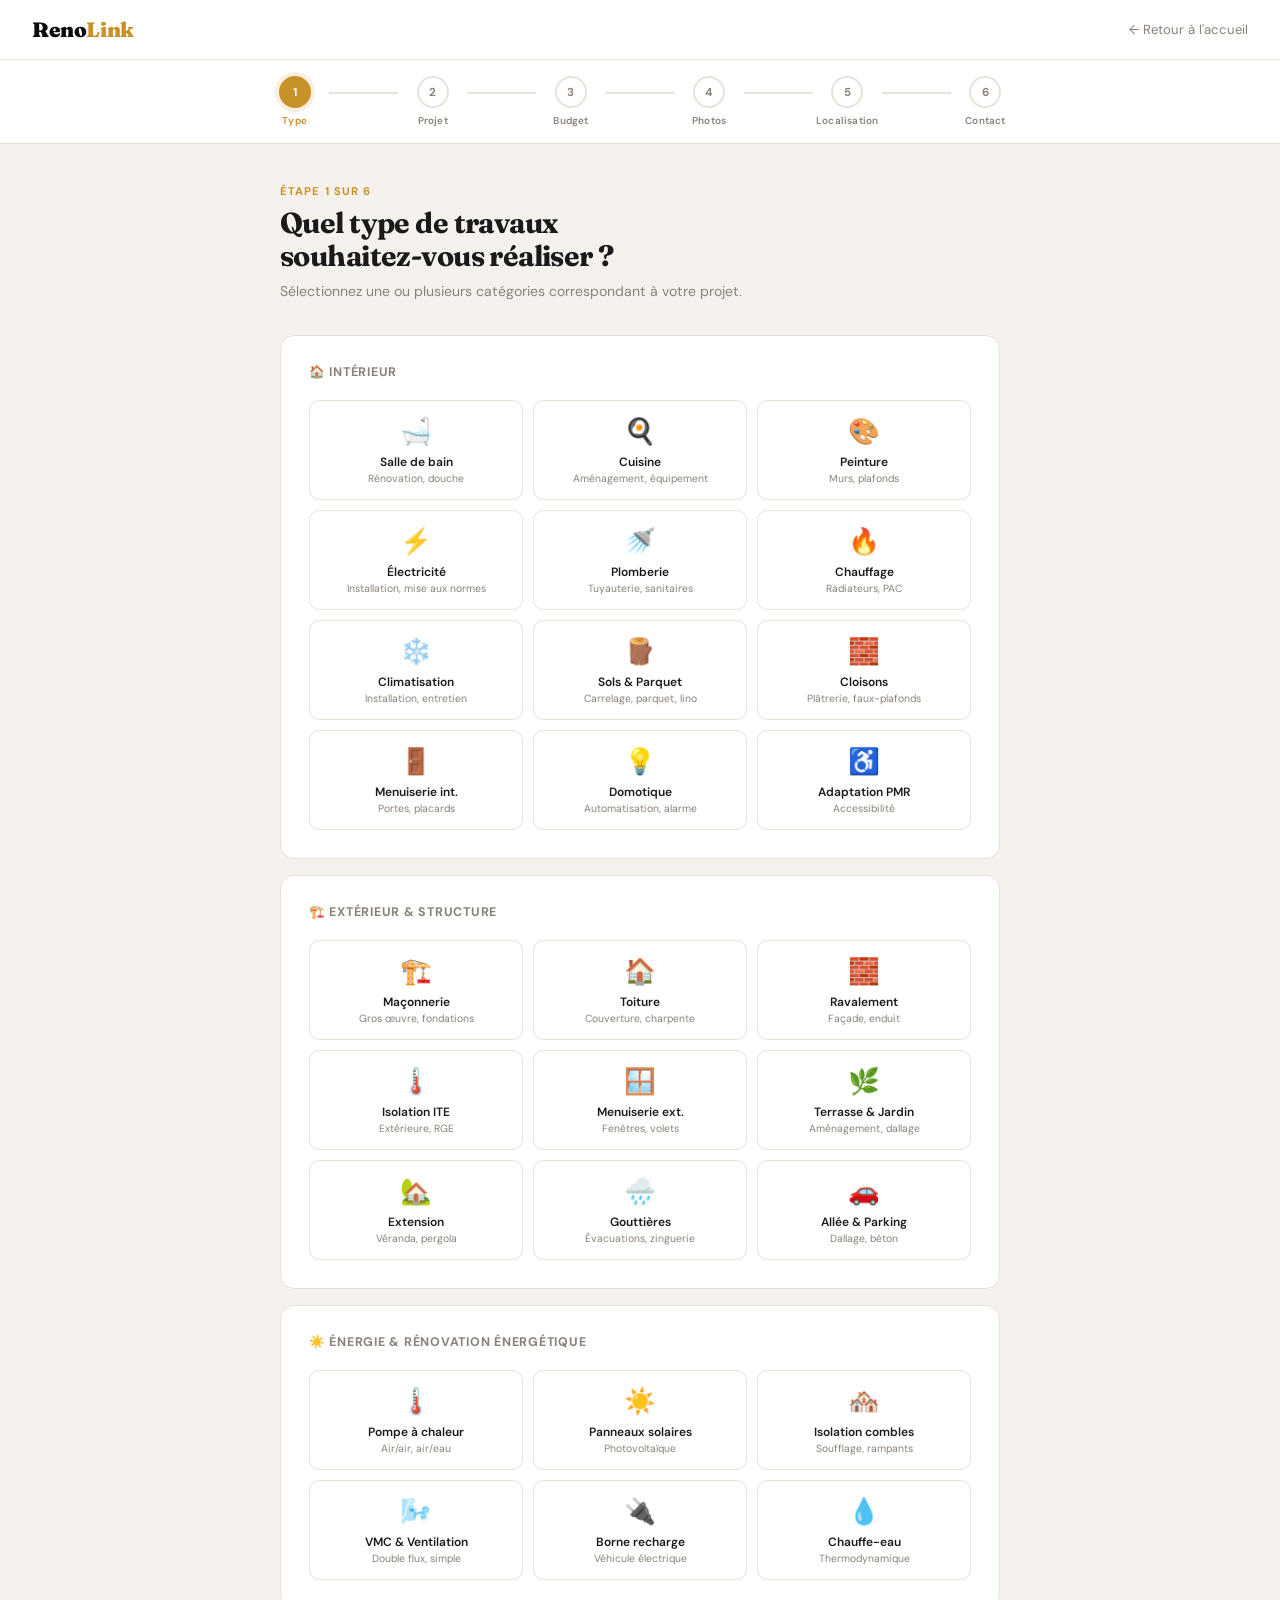
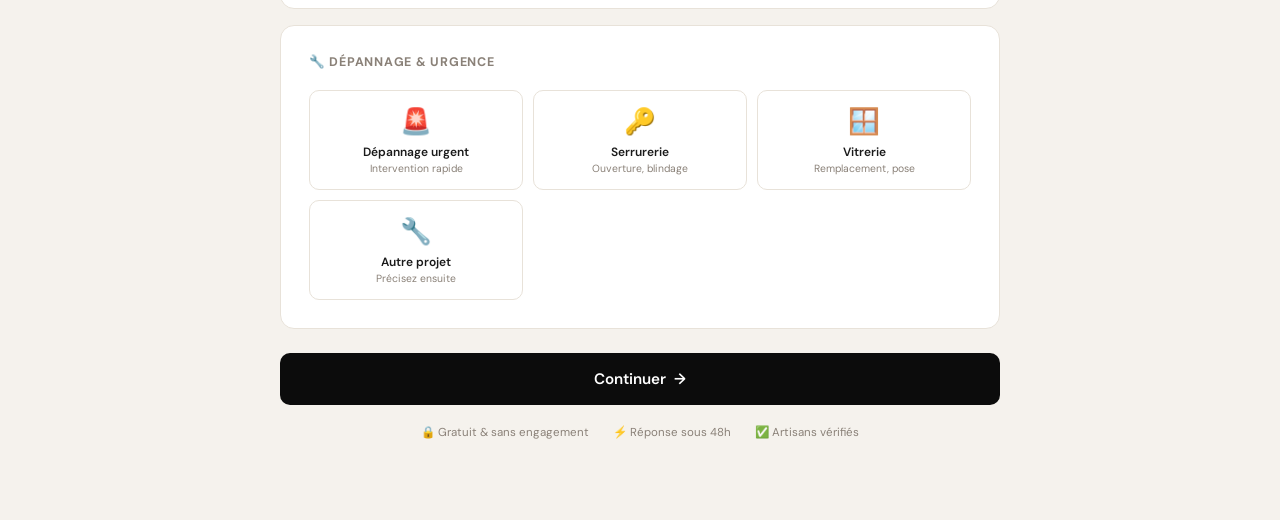
==== formulaire-client.html @ ec22f56f "Add files via upload" ====
<!DOCTYPE html>
<html lang="fr">
<head>
<meta charset="UTF-8">
<meta name="viewport" content="width=device-width, initial-scale=1.0">
<title>RenoLink — Déposer mon projet</title>
<link rel="preconnect" href="https://fonts.googleapis.com">
<link href="https://fonts.googleapis.com/css2?family=Fraunces:ital,wght@0,400;0,700;0,900;1,400&family=DM+Sans:wght@300;400;500;600&display=swap" rel="stylesheet">
<style>
*{margin:0;padding:0;box-sizing:border-box;}

:root{
  --gold:#C8922A;
  --gold2:#E8B84B;
  --dark:#0C0C0C;
  --card:#FFFFFF;
  --bg:#F5F2ED;
  --border:#E8E2D9;
  --text:#1A1A1A;
  --muted:#8A8178;
  --success:#16A34A;
  --error:#DC2626;
  --radius:14px;
}

body{
  font-family:'DM Sans',sans-serif;
  background:var(--bg);
  color:var(--text);
  min-height:100vh;
}

/* NAVBAR */
nav{
  background:white;
  border-bottom:1px solid var(--border);
  padding:0 32px;
  height:60px;
  display:flex;align-items:center;justify-content:space-between;
  position:sticky;top:0;z-index:100;
}

.logo{
  font-family:'Fraunces',serif;
  font-size:1.3rem;font-weight:900;
  color:var(--dark);letter-spacing:-0.02em;
}
.logo span{color:var(--gold);}

.nav-back{
  display:flex;align-items:center;gap:6px;
  font-size:0.82rem;color:var(--muted);
  cursor:pointer;text-decoration:none;
  transition:color 0.2s;
}
.nav-back:hover{color:var(--text);}

/* PROGRESS BAR */
.progress-wrap{
  background:white;
  border-bottom:1px solid var(--border);
  padding:16px 32px;
}

.progress-steps{
  display:flex;align-items:center;
  max-width:760px;margin:0 auto;
  gap:0;
}

.ps{
  display:flex;flex-direction:column;align-items:center;
  gap:6px;flex:1;position:relative;
}

.ps-dot{
  width:32px;height:32px;border-radius:50%;
  border:2px solid var(--border);
  background:white;
  display:flex;align-items:center;justify-content:center;
  font-size:0.72rem;font-weight:700;
  color:var(--muted);
  transition:all 0.3s;
  position:relative;z-index:1;
}

.ps.done .ps-dot{
  background:var(--success);border-color:var(--success);color:white;
}
.ps.active .ps-dot{
  background:var(--gold);border-color:var(--gold);color:white;
  box-shadow:0 0 0 4px rgba(200,146,42,0.15);
}

.ps-label{
  font-size:0.62rem;font-weight:600;
  color:var(--muted);text-align:center;
  letter-spacing:0.02em;white-space:nowrap;
}
.ps.active .ps-label{color:var(--gold);}
.ps.done .ps-label{color:var(--success);}

.ps-line{
  flex:1;height:2px;
  background:var(--border);
  margin-bottom:18px;
  transition:background 0.3s;
}
.ps-line.done{background:var(--success);}

/* MAIN */
.main{
  max-width:760px;
  margin:0 auto;
  padding:40px 20px 80px;
}

/* STEP */
.step{display:none;animation:fadeIn 0.3s ease;}
.step.active{display:block;}
@keyframes fadeIn{from{opacity:0;transform:translateY(10px);}to{opacity:1;transform:translateY(0);}}

.step-header{margin-bottom:32px;}

.step-eyebrow{
  font-size:0.7rem;font-weight:700;
  letter-spacing:0.1em;text-transform:uppercase;
  color:var(--gold);margin-bottom:8px;
}

.step-title{
  font-family:'Fraunces',serif;
  font-size:1.8rem;font-weight:700;
  line-height:1.15;margin-bottom:8px;
  letter-spacing:-0.02em;
}

.step-sub{
  font-size:0.88rem;color:var(--muted);line-height:1.6;
}

/* CARD */
.form-card{
  background:white;
  border:1px solid var(--border);
  border-radius:var(--radius);
  padding:28px;
  margin-bottom:16px;
}

.form-card-title{
  font-size:0.78rem;font-weight:700;
  letter-spacing:0.06em;text-transform:uppercase;
  color:var(--muted);margin-bottom:20px;
  display:flex;align-items:center;gap:8px;
}

/* TYPE GRID */
.type-grid{
  display:grid;
  grid-template-columns:repeat(3,1fr);
  gap:10px;
}

.type-btn{
  border:1.5px solid var(--border);
  border-radius:10px;
  padding:14px 10px;
  text-align:center;
  cursor:pointer;
  transition:all 0.2s;
  background:white;
}

.type-btn:hover{border-color:var(--gold);background:#FFFBF5;}
.type-btn.selected{
  border-color:var(--gold);
  background:#FFFBF5;
  box-shadow:0 0 0 3px rgba(200,146,42,0.1);
}

.type-btn .ti{font-size:1.6rem;margin-bottom:6px;display:block;}
.type-btn .tl{font-size:0.75rem;font-weight:600;color:var(--text);}
.type-btn .ts{font-size:0.65rem;color:var(--muted);margin-top:2px;}

/* FORM ELEMENTS */
.form-group{margin-bottom:20px;}
.form-group:last-child{margin-bottom:0;}

.form-label{
  display:block;
  font-size:0.82rem;font-weight:600;
  margin-bottom:8px;color:var(--text);
}

.form-label .req{color:var(--gold);}
.form-label .opt{
  font-weight:400;color:var(--muted);
  font-size:0.72rem;margin-left:4px;
}

.form-input,.form-select,.form-textarea{
  width:100%;
  border:1.5px solid var(--border);
  border-radius:10px;
  padding:12px 16px;
  font-family:'DM Sans',sans-serif;
  font-size:0.88rem;
  color:var(--text);
  background:white;
  outline:none;
  transition:border-color 0.2s,box-shadow 0.2s;
}

.form-input:focus,.form-select:focus,.form-textarea:focus{
  border-color:var(--gold);
  box-shadow:0 0 0 3px rgba(200,146,42,0.1);
}

.form-input.error,.form-textarea.error{
  border-color:var(--error);
  box-shadow:0 0 0 3px rgba(220,38,38,0.1);
}

.form-textarea{height:120px;resize:vertical;line-height:1.6;}
.form-select{cursor:pointer;}

.form-row{display:grid;grid-template-columns:1fr 1fr;gap:16px;}

.input-hint{
  font-size:0.72rem;color:var(--muted);
  margin-top:6px;display:flex;align-items:center;gap:4px;
}

.error-msg{
  font-size:0.72rem;color:var(--error);
  margin-top:6px;display:none;
  align-items:center;gap:4px;
}
.error-msg.show{display:flex;}

/* BUDGET */
.budget-display{
  text-align:center;
  margin-bottom:16px;
}

.budget-value{
  font-family:'Fraunces',serif;
  font-size:2.4rem;font-weight:700;
  color:var(--gold);line-height:1;
}

.budget-label{
  font-size:0.75rem;color:var(--muted);margin-top:4px;
}

.budget-slider{
  width:100%;
  accent-color:var(--gold);
  height:6px;cursor:pointer;
  margin-bottom:8px;
}

.budget-range{
  display:flex;justify-content:space-between;
  font-size:0.72rem;color:var(--muted);
}

.budget-options{
  display:grid;grid-template-columns:repeat(4,1fr);
  gap:8px;margin-top:16px;
}

.budget-opt{
  border:1.5px solid var(--border);
  border-radius:8px;padding:8px;
  text-align:center;cursor:pointer;
  font-size:0.72rem;font-weight:600;
  transition:all 0.2s;color:var(--muted);
}
.budget-opt:hover,.budget-opt.selected{
  border-color:var(--gold);color:var(--gold);
  background:#FFFBF5;
}

/* SURFACE */
.surface-grid{
  display:grid;grid-template-columns:repeat(4,1fr);
  gap:8px;margin-bottom:16px;
}

.surface-opt{
  border:1.5px solid var(--border);
  border-radius:8px;padding:10px;
  text-align:center;cursor:pointer;
  transition:all 0.2s;
}
.surface-opt:hover,.surface-opt.selected{
  border-color:var(--gold);background:#FFFBF5;
}
.surface-opt .sv{font-size:0.85rem;font-weight:700;color:var(--text);}
.surface-opt .sl{font-size:0.65rem;color:var(--muted);}

/* UPLOAD */
.upload-zone{
  border:2px dashed var(--border);
  border-radius:12px;
  padding:32px 20px;
  text-align:center;
  cursor:pointer;
  transition:all 0.25s;
  position:relative;
}

.upload-zone:hover,.upload-zone.drag{
  border-color:var(--gold);
  background:#FFFBF5;
}

.upload-zone.has-files{
  border-color:var(--success);
  border-style:solid;
}

.upload-icon{font-size:2.5rem;margin-bottom:10px;}
.upload-title{font-size:0.95rem;font-weight:600;margin-bottom:4px;}
.upload-sub{font-size:0.78rem;color:var(--muted);}
.upload-sub span{color:var(--gold);font-weight:600;cursor:pointer;}

#fileInput{
  position:absolute;inset:0;
  opacity:0;cursor:pointer;width:100%;height:100%;
}

.photo-grid{
  display:grid;
  grid-template-columns:repeat(4,1fr);
  gap:10px;
  margin-top:16px;
}

.photo-thumb{
  aspect-ratio:1;border-radius:8px;
  overflow:hidden;position:relative;
  border:1px solid var(--border);
}

.photo-thumb img{
  width:100%;height:100%;object-fit:cover;
}

.photo-remove{
  position:absolute;top:4px;right:4px;
  width:22px;height:22px;border-radius:50%;
  background:rgba(0,0,0,0.6);
  color:white;border:none;cursor:pointer;
  font-size:0.7rem;display:flex;
  align-items:center;justify-content:center;
  transition:background 0.2s;
}
.photo-remove:hover{background:var(--error);}

.photo-required-badge{
  display:inline-flex;align-items:center;gap:6px;
  background:#FEF3C7;border:1px solid #F59E0B;
  color:#92400E;font-size:0.72rem;font-weight:600;
  padding:4px 10px;border-radius:100px;
  margin-top:10px;
}

.photo-ok-badge{
  display:inline-flex;align-items:center;gap:6px;
  background:#D1FAE5;border:1px solid #6EE7B7;
  color:#065F46;font-size:0.72rem;font-weight:600;
  padding:4px 10px;border-radius:100px;
  margin-top:10px;
}

/* CONTACT */
.contact-grid{display:grid;grid-template-columns:1fr 1fr;gap:16px;}

/* RECAP */
.recap-section{
  background:white;border:1px solid var(--border);
  border-radius:var(--radius);overflow:hidden;
  margin-bottom:16px;
}

.recap-header{
  padding:14px 20px;
  background:#F9F6F1;
  border-bottom:1px solid var(--border);
  display:flex;align-items:center;justify-content:space-between;
}

.recap-header-title{
  font-size:0.8rem;font-weight:700;
  letter-spacing:0.05em;text-transform:uppercase;
  color:var(--muted);
}

.recap-edit{
  font-size:0.75rem;color:var(--gold);
  cursor:pointer;font-weight:600;
  text-decoration:underline;
}

.recap-body{padding:16px 20px;}

.recap-row{
  display:flex;align-items:flex-start;
  gap:12px;padding:8px 0;
  border-bottom:1px solid #F5F2ED;
  font-size:0.82rem;
}
.recap-row:last-child{border-bottom:none;}

.recap-label{color:var(--muted);min-width:130px;flex-shrink:0;}
.recap-value{font-weight:600;color:var(--text);}

.recap-photos{display:flex;gap:6px;flex-wrap:wrap;margin-top:4px;}
.recap-photo{
  width:48px;height:48px;border-radius:6px;
  overflow:hidden;border:1px solid var(--border);
}
.recap-photo img{width:100%;height:100%;object-fit:cover;}

/* CGU */
.cgu-wrap{
  display:flex;align-items:flex-start;gap:12px;
  padding:16px 20px;
  background:white;border:1px solid var(--border);
  border-radius:var(--radius);margin-bottom:16px;
}

.cgu-check{
  width:20px;height:20px;
  accent-color:var(--gold);
  flex-shrink:0;margin-top:1px;cursor:pointer;
}

.cgu-text{font-size:0.78rem;color:var(--muted);line-height:1.5;}
.cgu-text a{color:var(--gold);text-decoration:none;}

/* BUTTONS */
.btn-row{
  display:flex;gap:12px;
  margin-top:24px;
}

.btn-next{
  flex:1;padding:16px;
  background:var(--dark);color:white;
  border:none;border-radius:10px;
  font-size:0.95rem;font-weight:600;
  cursor:pointer;font-family:'DM Sans',sans-serif;
  transition:all 0.2s;
  display:flex;align-items:center;justify-content:center;gap:8px;
}
.btn-next:hover{background:#222;transform:translateY(-1px);}
.btn-next:disabled{background:#CCC;cursor:not-allowed;transform:none;}

.btn-prev{
  padding:16px 24px;
  background:white;color:var(--text);
  border:1.5px solid var(--border);
  border-radius:10px;
  font-size:0.9rem;font-weight:500;
  cursor:pointer;font-family:'DM Sans',sans-serif;
  transition:all 0.2s;
}
.btn-prev:hover{border-color:var(--gold);color:var(--gold);}

.btn-submit{
  flex:1;padding:16px;
  background:var(--gold);color:white;
  border:none;border-radius:10px;
  font-size:1rem;font-weight:700;
  cursor:pointer;font-family:'DM Sans',sans-serif;
  transition:all 0.2s;
  display:flex;align-items:center;justify-content:center;gap:8px;
}
.btn-submit:hover{background:var(--gold2);transform:translateY(-1px);}

/* TRUST BAR */
.trust-bar{
  display:flex;align-items:center;justify-content:center;
  gap:24px;margin-top:20px;flex-wrap:wrap;
}

.trust-item{
  display:flex;align-items:center;gap:6px;
  font-size:0.72rem;color:var(--muted);
}

/* SUCCESS */
.success-page{
  display:none;
  text-align:center;
  padding:80px 20px;
  animation:fadeIn 0.5s ease;
}

.success-page.show{display:block;}

.success-icon{
  width:80px;height:80px;border-radius:50%;
  background:#D1FAE5;
  display:flex;align-items:center;justify-content:center;
  font-size:2.5rem;margin:0 auto 24px;
}

.success-title{
  font-family:'Fraunces',serif;
  font-size:2rem;font-weight:700;
  margin-bottom:12px;
}

.success-ref{
  display:inline-block;
  background:#F5F2ED;border:1px solid var(--border);
  border-radius:8px;padding:8px 20px;
  font-size:0.85rem;font-weight:700;
  color:var(--gold);margin-bottom:20px;
  font-family:'DM Sans',monospace;
}

.success-steps{
  display:grid;grid-template-columns:repeat(3,1fr);
  gap:16px;max-width:560px;margin:32px auto 0;
}

.success-step{
  background:white;border:1px solid var(--border);
  border-radius:12px;padding:20px 16px;text-align:center;
}

.ss-num{
  width:32px;height:32px;border-radius:50%;
  background:var(--gold);color:white;
  display:flex;align-items:center;justify-content:center;
  font-size:0.8rem;font-weight:700;
  margin:0 auto 10px;
}

.ss-title{font-size:0.82rem;font-weight:600;margin-bottom:4px;}
.ss-desc{font-size:0.72rem;color:var(--muted);line-height:1.4;}

/* CHAR COUNT */
.char-count{
  text-align:right;font-size:0.7rem;color:var(--muted);
  margin-top:4px;
}
.char-count.warning{color:var(--error);}

/* RESPONSIVE */
@media(max-width:600px){
  .type-grid{grid-template-columns:repeat(2,1fr);}
  .budget-options{grid-template-columns:repeat(2,1fr);}
  .surface-grid{grid-template-columns:repeat(2,1fr);}
  .contact-grid{grid-template-columns:1fr;}
  .form-row{grid-template-columns:1fr;}
  .photo-grid{grid-template-columns:repeat(3,1fr);}
  .success-steps{grid-template-columns:1fr;}
  .progress-wrap{padding:12px 16px;}
  .ps-label{display:none;}
  nav{padding:0 16px;}
}
</style>
</head>
<body>

<!-- NAVBAR -->
<nav>
  <div class="logo">Reno<span>Link</span></div>
  <a class="nav-back" href="index.html">← Retour à l'accueil</a>
</nav>

<!-- PROGRESS -->
<div class="progress-wrap">
  <div class="progress-steps" id="progressSteps">
    <div class="ps active" id="ps1"><div class="ps-dot">1</div><div class="ps-label">Type</div></div>
    <div class="ps-line" id="pl1"></div>
    <div class="ps" id="ps2"><div class="ps-dot">2</div><div class="ps-label">Projet</div></div>
    <div class="ps-line" id="pl2"></div>
    <div class="ps" id="ps3"><div class="ps-dot">3</div><div class="ps-label">Budget</div></div>
    <div class="ps-line" id="pl3"></div>
    <div class="ps" id="ps4"><div class="ps-dot">4</div><div class="ps-label">Photos</div></div>
    <div class="ps-line" id="pl4"></div>
    <div class="ps" id="ps5"><div class="ps-dot">5</div><div class="ps-label">Localisation</div></div>
    <div class="ps-line" id="pl5"></div>
    <div class="ps" id="ps6"><div class="ps-dot">6</div><div class="ps-label">Contact</div></div>
  </div>
</div>

<!-- MAIN -->
<div class="main">

<!-- ══════════ ÉTAPE 1 — TYPE DE TRAVAUX ══════════ -->
<div class="step active" id="step1">
  <div class="step-header">
    <div class="step-eyebrow">Étape 1 sur 6</div>
    <h1 class="step-title">Quel type de travaux<br>souhaitez-vous réaliser ?</h1>
    <p class="step-sub">Sélectionnez une ou plusieurs catégories correspondant à votre projet.</p>
  </div>

  <div class="form-card">
    <div class="form-card-title">🏠 Intérieur</div>
    <div class="type-grid">
      <div class="type-btn" onclick="toggleType(this,'Salle de bain')"><span class="ti">🛁</span><div class="tl">Salle de bain</div><div class="ts">Rénovation, douche</div></div>
      <div class="type-btn" onclick="toggleType(this,'Cuisine')"><span class="ti">🍳</span><div class="tl">Cuisine</div><div class="ts">Aménagement, équipement</div></div>
      <div class="type-btn" onclick="toggleType(this,'Peinture intérieure')"><span class="ti">🎨</span><div class="tl">Peinture</div><div class="ts">Murs, plafonds</div></div>
      <div class="type-btn" onclick="toggleType(this,'Électricité')"><span class="ti">⚡</span><div class="tl">Électricité</div><div class="ts">Installation, mise aux normes</div></div>
      <div class="type-btn" onclick="toggleType(this,'Plomberie')"><span class="ti">🚿</span><div class="tl">Plomberie</div><div class="ts">Tuyauterie, sanitaires</div></div>
      <div class="type-btn" onclick="toggleType(this,'Chauffage')"><span class="ti">🔥</span><div class="tl">Chauffage</div><div class="ts">Radiateurs, PAC</div></div>
      <div class="type-btn" onclick="toggleType(this,'Climatisation')"><span class="ti">❄️</span><div class="tl">Climatisation</div><div class="ts">Installation, entretien</div></div>
      <div class="type-btn" onclick="toggleType(this,'Sols & Parquet')"><span class="ti">🪵</span><div class="tl">Sols & Parquet</div><div class="ts">Carrelage, parquet, lino</div></div>
      <div class="type-btn" onclick="toggleType(this,'Cloisons & Plâtrerie')"><span class="ti">🧱</span><div class="tl">Cloisons</div><div class="ts">Plâtrerie, faux-plafonds</div></div>
      <div class="type-btn" onclick="toggleType(this,'Menuiserie intérieure')"><span class="ti">🚪</span><div class="tl">Menuiserie int.</div><div class="ts">Portes, placards</div></div>
      <div class="type-btn" onclick="toggleType(this,'Domotique')"><span class="ti">💡</span><div class="tl">Domotique</div><div class="ts">Automatisation, alarme</div></div>
      <div class="type-btn" onclick="toggleType(this,'Adaptation PMR')"><span class="ti">♿</span><div class="tl">Adaptation PMR</div><div class="ts">Accessibilité</div></div>
    </div>
  </div>

  <div class="form-card">
    <div class="form-card-title">🏗️ Extérieur & Structure</div>
    <div class="type-grid">
      <div class="type-btn" onclick="toggleType(this,'Maçonnerie')"><span class="ti">🏗️</span><div class="tl">Maçonnerie</div><div class="ts">Gros œuvre, fondations</div></div>
      <div class="type-btn" onclick="toggleType(this,'Toiture & Charpente')"><span class="ti">🏠</span><div class="tl">Toiture</div><div class="ts">Couverture, charpente</div></div>
      <div class="type-btn" onclick="toggleType(this,'Ravalement façade')"><span class="ti">🧱</span><div class="tl">Ravalement</div><div class="ts">Façade, enduit</div></div>
      <div class="type-btn" onclick="toggleType(this,'Isolation thermique ITE')"><span class="ti">🌡️</span><div class="tl">Isolation ITE</div><div class="ts">Extérieure, RGE</div></div>
      <div class="type-btn" onclick="toggleType(this,'Menuiserie extérieure')"><span class="ti">🪟</span><div class="tl">Menuiserie ext.</div><div class="ts">Fenêtres, volets</div></div>
      <div class="type-btn" onclick="toggleType(this,'Terrasse & Jardin')"><span class="ti">🌿</span><div class="tl">Terrasse & Jardin</div><div class="ts">Aménagement, dallage</div></div>
      <div class="type-btn" onclick="toggleType(this,'Extension & Véranda')"><span class="ti">🏡</span><div class="tl">Extension</div><div class="ts">Véranda, pergola</div></div>
      <div class="type-btn" onclick="toggleType(this,'Gouttières & Évacuations')"><span class="ti">🌧️</span><div class="tl">Gouttières</div><div class="ts">Évacuations, zinguerie</div></div>
      <div class="type-btn" onclick="toggleType(this,'Allée & Stationnement')"><span class="ti">🚗</span><div class="tl">Allée & Parking</div><div class="ts">Dallage, béton</div></div>
    </div>
  </div>

  <div class="form-card">
    <div class="form-card-title">☀️ Énergie & Rénovation énergétique</div>
    <div class="type-grid">
      <div class="type-btn" onclick="toggleType(this,'Pompe à chaleur')"><span class="ti">🌡️</span><div class="tl">Pompe à chaleur</div><div class="ts">Air/air, air/eau</div></div>
      <div class="type-btn" onclick="toggleType(this,'Panneaux solaires')"><span class="ti">☀️</span><div class="tl">Panneaux solaires</div><div class="ts">Photovoltaïque</div></div>
      <div class="type-btn" onclick="toggleType(this,'Isolation combles')"><span class="ti">🏘️</span><div class="tl">Isolation combles</div><div class="ts">Soufflage, rampants</div></div>
      <div class="type-btn" onclick="toggleType(this,'VMC & Ventilation')"><span class="ti">🌬️</span><div class="tl">VMC & Ventilation</div><div class="ts">Double flux, simple</div></div>
      <div class="type-btn" onclick="toggleType(this,'Borne de recharge')"><span class="ti">🔌</span><div class="tl">Borne recharge</div><div class="ts">Véhicule électrique</div></div>
      <div class="type-btn" onclick="toggleType(this,'Chauffe-eau thermodynamique')"><span class="ti">💧</span><div class="tl">Chauffe-eau</div><div class="ts">Thermodynamique</div></div>
    </div>
  </div>

  <div class="form-card">
    <div class="form-card-title">🔧 Dépannage & Urgence</div>
    <div class="type-grid">
      <div class="type-btn" onclick="toggleType(this,'Dépannage urgence')"><span class="ti">🚨</span><div class="tl">Dépannage urgent</div><div class="ts">Intervention rapide</div></div>
      <div class="type-btn" onclick="toggleType(this,'Serrurerie')"><span class="ti">🔑</span><div class="tl">Serrurerie</div><div class="ts">Ouverture, blindage</div></div>
      <div class="type-btn" onclick="toggleType(this,'Vitrerie')"><span class="ti">🪟</span><div class="tl">Vitrerie</div><div class="ts">Remplacement, pose</div></div>
      <div class="type-btn" onclick="toggleType(this,'Autre')"><span class="ti">🔧</span><div class="tl">Autre projet</div><div class="ts">Précisez ensuite</div></div>
    </div>
  </div>

  <div id="typeError" class="error-msg" style="margin-bottom:8px;">⚠️ Veuillez sélectionner au moins un type de travaux</div>

  <div class="btn-row">
    <button class="btn-next" onclick="nextStep(1)">Continuer <span>→</span></button>
  </div>

  <div class="trust-bar">
    <div class="trust-item">🔒 Gratuit & sans engagement</div>
    <div class="trust-item">⚡ Réponse sous 48h</div>
    <div class="trust-item">✅ Artisans vérifiés</div>
  </div>
</div>

<!-- ══════════ ÉTAPE 2 — DESCRIPTION DU PROJET ══════════ -->
<div class="step" id="step2">
  <div class="step-header">
    <div class="step-eyebrow">Étape 2 sur 6</div>
    <h1 class="step-title">Décrivez précisément<br>votre projet</h1>
    <p class="step-sub">Plus votre description est précise, plus les artisans pourront vous proposer un devis adapté.</p>
  </div>

  <div class="form-card">
    <div class="form-card-title">📝 Description du projet</div>
    <div class="form-group">
      <label class="form-label">Description détaillée <span class="req">*</span></label>
      <textarea class="form-textarea" id="description" placeholder="Décrivez votre projet en détail : état actuel, travaux souhaités, matériaux, contraintes particulières...&#10;&#10;Ex : Rénovation complète de la salle de bain de 6m². Dépose de l'ancienne baignoire et pose d'une douche à l'italienne, nouveau carrelage sol et murs, remplacement lavabo et robinetterie. Appartement au 2ème étage sans ascenseur." maxlength="1000" oninput="updateCharCount(this)"></textarea>
      <div class="char-count" id="charCount">0 / 1000 caractères (minimum 100)</div>
      <div class="error-msg" id="descError">⚠️ Veuillez décrire votre projet (minimum 100 caractères)</div>
    </div>
  </div>

  <div class="form-card">
    <div class="form-card-title">📐 Surface estimative</div>
    <div class="form-group">
      <label class="form-label">Surface approximative concernée <span class="req">*</span></label>
      <div class="surface-grid">
        <div class="surface-opt" onclick="selectSurface(this,'< 10 m²')"><div class="sv">< 10 m²</div><div class="sl">Petite pièce</div></div>
        <div class="surface-opt" onclick="selectSurface(this,'10 - 30 m²')"><div class="sv">10 – 30 m²</div><div class="sl">Pièce standard</div></div>
        <div class="surface-opt" onclick="selectSurface(this,'30 - 60 m²')"><div class="sv">30 – 60 m²</div><div class="sl">Grand espace</div></div>
        <div class="surface-opt" onclick="selectSurface(this,'60 - 100 m²')"><div class="sv">60 – 100 m²</div><div class="sl">Appartement</div></div>
        <div class="surface-opt" onclick="selectSurface(this,'100 - 200 m²')"><div class="sv">100 – 200 m²</div><div class="sl">Grande surface</div></div>
        <div class="surface-opt" onclick="selectSurface(this,'> 200 m²')"><div class="sv">> 200 m²</div><div class="sl">Très grande surface</div></div>
      </div>
      <div class="form-group" style="margin-top:12px;">
        <label class="form-label">Ou saisissez la surface précise <span class="opt">(optionnel)</span></label>
        <div style="display:flex;align-items:center;gap:10px;">
          <input type="number" class="form-input" id="surfaceExacte" placeholder="Ex: 25" style="max-width:150px;" min="1" max="9999">
          <span style="font-size:0.88rem;color:var(--muted);font-weight:500;">m²</span>
        </div>
      </div>
      <div class="error-msg" id="surfaceError">⚠️ Veuillez indiquer une surface approximative</div>
    </div>
  </div>

  <div class="form-card">
    <div class="form-card-title">🏠 Type de bien</div>
    <div class="form-group">
      <label class="form-label">Votre bien <span class="req">*</span></label>
      <select class="form-select" id="typeBien">
        <option value="">Sélectionner...</option>
        <option>Appartement</option>
        <option>Maison individuelle</option>
        <option>Maison mitoyenne</option>
        <option>Local commercial</option>
        <option>Immeuble / Copropriété</option>
        <option>Bureau / Bureaux</option>
        <option>Autre</option>
      </select>
    </div>
    <div class="form-row">
      <div class="form-group">
        <label class="form-label">Étage <span class="opt">(si applicable)</span></label>
        <select class="form-select" id="etage">
          <option value="">Sélectionner...</option>
          <option>Rez-de-chaussée</option>
          <option>1er étage</option>
          <option>2ème étage</option>
          <option>3ème étage</option>
          <option>4ème étage et +</option>
          <option>Dernier étage</option>
        </select>
      </div>
      <div class="form-group">
        <label class="form-label">Ascenseur <span class="opt">(si applicable)</span></label>
        <select class="form-select" id="ascenseur">
          <option value="">Sélectionner...</option>
          <option>Oui</option>
          <option>Non</option>
          <option>Non applicable</option>
        </select>
      </div>
    </div>
  </div>

  <div class="btn-row">
    <button class="btn-prev" onclick="prevStep(2)">← Retour</button>
    <button class="btn-next" onclick="nextStep(2)">Continuer →</button>
  </div>
</div>

<!-- ══════════ ÉTAPE 3 — BUDGET & DÉLAI ══════════ -->
<div class="step" id="step3">
  <div class="step-header">
    <div class="step-eyebrow">Étape 3 sur 6</div>
    <h1 class="step-title">Budget et délai<br>de réalisation</h1>
    <p class="step-sub">Ces informations permettent aux artisans de savoir si votre projet correspond à leur activité.</p>
  </div>

  <div class="form-card">
    <div class="form-card-title">💶 Budget estimatif global</div>
    <div class="budget-display">
      <div class="budget-value" id="budgetDisplay">10 000 €</div>
      <div class="budget-label">Budget total estimé (matériaux + main d'œuvre)</div>
    </div>
    <input type="range" class="budget-slider" id="budgetSlider" min="500" max="100000" step="500" value="10000" oninput="updateBudget(this.value)">
    <div class="budget-range"><span>500 €</span><span>100 000 €+</span></div>

    <div class="budget-options">
      <div class="budget-opt" onclick="setBudget(2000,this)">< 2 000 €</div>
      <div class="budget-opt" onclick="setBudget(7500,this)">2 000 – 10 000 €</div>
      <div class="budget-opt selected" onclick="setBudget(20000,this)">10 000 – 30 000 €</div>
      <div class="budget-opt" onclick="setBudget(50000,this)">> 30 000 €</div>
    </div>

    <div class="form-group" style="margin-top:20px;">
      <label class="form-label">Précision sur le budget <span class="opt">(optionnel)</span></label>
      <select class="form-select" id="budgetPrecision">
        <option value="">Sélectionner...</option>
        <option>Budget serré — je ne peux pas dépasser</option>
        <option>Budget indicatif — je peux m'adapter</option>
        <option>Budget flexible — la qualité prime</option>
        <option>Je ne sais pas encore — j'attends les devis</option>
      </select>
    </div>
  </div>

  <div class="form-card">
    <div class="form-card-title">📅 Délai souhaité</div>
    <div class="form-group">
      <label class="form-label">Quand souhaitez-vous commencer les travaux ? <span class="req">*</span></label>
      <select class="form-select" id="delai">
        <option value="">Sélectionner...</option>
        <option>Dès que possible — urgent</option>
        <option>Dans le mois</option>
        <option>Dans 1 à 3 mois</option>
        <option>Dans 3 à 6 mois</option>
        <option>Dans 6 mois à 1 an</option>
        <option>Je n'ai pas de date précise</option>
      </select>
      <div class="error-msg" id="delaiError">⚠️ Veuillez indiquer un délai</div>
    </div>

    <div class="form-group">
      <label class="form-label">Contraintes particulières <span class="opt">(optionnel)</span></label>
      <select class="form-select" id="contraintes">
        <option value="">Aucune contrainte particulière</option>
        <option>Logement occupé — travaux en journée uniquement</option>
        <option>Location — travaux entre deux locataires</option>
        <option>Travaux à réaliser par phases</option>
        <option>Contrainte de bruit (copropriété)</option>
        <option>Accès difficile au chantier</option>
        <option>Autre contrainte</option>
      </select>
    </div>

    <div class="form-group">
      <label class="form-label">Avez-vous déjà des devis ? <span class="opt">(optionnel)</span></label>
      <select class="form-select" id="devisExistants">
        <option value="">Sélectionner...</option>
        <option>Non, c'est ma première démarche</option>
        <option>Oui, 1 devis déjà reçu</option>
        <option>Oui, plusieurs devis reçus</option>
        <option>Oui, mais trop chers</option>
      </select>
    </div>
  </div>

  <div class="btn-row">
    <button class="btn-prev" onclick="prevStep(3)">← Retour</button>
    <button class="btn-next" onclick="nextStep(3)">Continuer →</button>
  </div>
</div>

<!-- ══════════ ÉTAPE 4 — PHOTOS ══════════ -->
<div class="step" id="step4">
  <div class="step-header">
    <div class="step-eyebrow">Étape 4 sur 6</div>
    <h1 class="step-title">Photos de votre<br>chantier</h1>
    <p class="step-sub">Au moins une photo est obligatoire. Les artisans ont besoin de voir l'état actuel pour chiffrer précisément.</p>
  </div>

  <div class="form-card">
    <div class="form-card-title">📸 Ajoutez vos photos</div>

    <div class="upload-zone" id="uploadZone">
      <input type="file" id="fileInput" accept="image/*" multiple onchange="handleFiles(this.files)">
      <div class="upload-icon">📷</div>
      <div class="upload-title">Glissez vos photos ici</div>
      <div class="upload-sub">ou <span onclick="document.getElementById('fileInput').click()">cliquez pour parcourir</span></div>
      <div style="margin-top:10px;font-size:0.72rem;color:var(--muted);">JPG, PNG, HEIC — Max 10 photos — 10 MB chacune</div>
    </div>

    <div id="photoBadge" class="photo-required-badge">⚠️ Au moins 1 photo obligatoire</div>

    <div class="photo-grid" id="photoGrid"></div>

    <div style="margin-top:20px;">
      <label class="form-label">Conseils pour de bonnes photos <span class="opt"></span></label>
      <div style="display:grid;grid-template-columns:1fr 1fr;gap:8px;margin-top:8px;">
        <div style="background:#F9F6F1;border-radius:8px;padding:10px;font-size:0.75rem;color:var(--muted);">📏 <strong>Vue d'ensemble</strong> de la pièce ou zone concernée</div>
        <div style="background:#F9F6F1;border-radius:8px;padding:10px;font-size:0.75rem;color:var(--muted);">🔍 <strong>Détails</strong> des zones à rénover ou problèmes</div>
        <div style="background:#F9F6F1;border-radius:8px;padding:10px;font-size:0.75rem;color:var(--muted);">💡 <strong>Bonne lumière</strong> pour que tout soit visible</div>
        <div style="background:#F9F6F1;border-radius:8px;padding:10px;font-size:0.75rem;color:var(--muted);">📐 <strong>Plusieurs angles</strong> pour donner le maximum de contexte</div>
      </div>
    </div>
  </div>

  <div id="photoError" class="error-msg">⚠️ Veuillez ajouter au moins une photo de votre chantier</div>

  <div class="btn-row">
    <button class="btn-prev" onclick="prevStep(4)">← Retour</button>
    <button class="btn-next" onclick="nextStep(4)">Continuer →</button>
  </div>
</div>

<!-- ══════════ ÉTAPE 5 — LOCALISATION ══════════ -->
<div class="step" id="step5">
  <div class="step-header">
    <div class="step-eyebrow">Étape 5 sur 6</div>
    <h1 class="step-title">Où se situe<br>votre chantier ?</h1>
    <p class="step-sub">Nous recherchons les artisans disponibles dans votre zone.</p>
  </div>

  <div class="form-card">
    <div class="form-card-title">📍 Localisation du chantier</div>
    <div class="form-group">
      <label class="form-label">Ville <span class="req">*</span></label>
      <input type="text" class="form-input" id="ville" placeholder="Ex: Nancy">
      <div class="error-msg" id="villeError">⚠️ Veuillez indiquer la ville</div>
    </div>
    <div class="form-row">
      <div class="form-group">
        <label class="form-label">Code postal <span class="req">*</span></label>
        <input type="text" class="form-input" id="codePostal" placeholder="Ex: 54000" maxlength="5">
        <div class="error-msg" id="cpError">⚠️ Code postal invalide</div>
      </div>
      <div class="form-group">
        <label class="form-label">Département</label>
        <select class="form-select" id="departement">
          <option value="">Sélectionner...</option>
          <option value="54">54 — Meurthe-et-Moselle (Nancy)</option>
          <option value="57">57 — Moselle (Metz)</option>
          <option value="55">55 — Meuse (Verdun, Bar-le-Duc)</option>
          <option value="88">88 — Vosges (Épinal)</option>
          <option value="67">67 — Bas-Rhin (Strasbourg)</option>
          <option value="68">68 — Haut-Rhin (Colmar, Mulhouse)</option>
          <option value="08">08 — Ardennes</option>
          <option value="10">10 — Aube</option>
          <option value="51">51 — Marne (Reims)</option>
          <option value="52">52 — Haute-Marne</option>
          <option value="autre">Autre département</option>
        </select>
      </div>
    </div>

    <div class="form-group">
      <label class="form-label">Adresse précise <span class="opt">(optionnel — partagée uniquement avec l'artisan retenu)</span></label>
      <input type="text" class="form-input" id="adresse" placeholder="Ex: 12 rue des Jardins">
      <div class="input-hint">🔒 Votre adresse exacte reste confidentielle jusqu'à la mise en relation</div>
    </div>
  </div>

  <div class="form-card">
    <div class="form-card-title">🏘️ Informations complémentaires</div>
    <div class="form-group">
      <label class="form-label">Type de logement</label>
      <select class="form-select" id="statutOccupation">
        <option value="">Sélectionner...</option>
        <option>Propriétaire occupant</option>
        <option>Propriétaire bailleur</option>
        <option>Locataire (avec accord propriétaire)</option>
        <option>Syndic / Copropriété</option>
      </select>
    </div>
    <div class="form-group">
      <label class="form-label">Année de construction approximative <span class="opt">(optionnel)</span></label>
      <select class="form-select" id="anneeConstruction">
        <option value="">Sélectionner...</option>
        <option>Avant 1950</option>
        <option>1950 – 1975</option>
        <option>1975 – 2000</option>
        <option>Après 2000</option>
        <option>Je ne sais pas</option>
      </select>
      <div class="input-hint">💡 Utile pour les travaux d'isolation et de rénovation énergétique</div>
    </div>
  </div>

  <div class="btn-row">
    <button class="btn-prev" onclick="prevStep(5)">← Retour</button>
    <button class="btn-next" onclick="nextStep(5)">Continuer →</button>
  </div>
</div>

<!-- ══════════ ÉTAPE 6 — CONTACT & RÉCAP ══════════ -->
<div class="step" id="step6">
  <div class="step-header">
    <div class="step-eyebrow">Étape 6 sur 6 — Dernière étape !</div>
    <h1 class="step-title">Vos coordonnées<br>et récapitulatif</h1>
    <p class="step-sub">Vérifiez votre dossier et laissez-nous vos coordonnées pour être contacté par les artisans.</p>
  </div>

  <!-- RÉCAP -->
  <div class="recap-section">
    <div class="recap-header">
      <div class="recap-header-title">📋 Récapitulatif de votre projet</div>
      <span class="recap-edit" onclick="goToStep(1)">Modifier</span>
    </div>
    <div class="recap-body">
      <div class="recap-row">
        <span class="recap-label">Type de travaux</span>
        <span class="recap-value" id="recapTypes">—</span>
      </div>
      <div class="recap-row">
        <span class="recap-label">Description</span>
        <span class="recap-value" id="recapDesc" style="font-weight:400;font-size:0.8rem;color:var(--muted);">—</span>
      </div>
      <div class="recap-row">
        <span class="recap-label">Surface</span>
        <span class="recap-value" id="recapSurface">—</span>
      </div>
      <div class="recap-row">
        <span class="recap-label">Type de bien</span>
        <span class="recap-value" id="recapBien">—</span>
      </div>
      <div class="recap-row">
        <span class="recap-label">Budget estimé</span>
        <span class="recap-value" id="recapBudget" style="color:var(--gold);">—</span>
      </div>
      <div class="recap-row">
        <span class="recap-label">Délai souhaité</span>
        <span class="recap-value" id="recapDelai">—</span>
      </div>
      <div class="recap-row">
        <span class="recap-label">Localisation</span>
        <span class="recap-value" id="recapLocalisation">—</span>
      </div>
      <div class="recap-row">
        <span class="recap-label">Photos</span>
        <div>
          <div class="recap-photos" id="recapPhotos"></div>
        </div>
      </div>
    </div>
  </div>

  <!-- CONTACT -->
  <div class="form-card">
    <div class="form-card-title">👤 Vos coordonnées</div>
    <div class="contact-grid">
      <div class="form-group">
        <label class="form-label">Prénom <span class="req">*</span></label>
        <input type="text" class="form-input" id="prenom" placeholder="Votre prénom">
        <div class="error-msg" id="prenomError">⚠️ Veuillez indiquer votre prénom</div>
      </div>
      <div class="form-group">
        <label class="form-label">Nom <span class="req">*</span></label>
        <input type="text" class="form-input" id="nom" placeholder="Votre nom">
        <div class="error-msg" id="nomError">⚠️ Veuillez indiquer votre nom</div>
      </div>
    </div>
    <div class="form-group">
      <label class="form-label">Téléphone <span class="req">*</span></label>
      <input type="tel" class="form-input" id="telephone" placeholder="06 XX XX XX XX">
      <div class="input-hint">📞 L'artisan vous contactera sur ce numéro</div>
      <div class="error-msg" id="telError">⚠️ Numéro de téléphone invalide</div>
    </div>
    <div class="form-group">
      <label class="form-label">Email <span class="req">*</span></label>
      <input type="email" class="form-input" id="email" placeholder="votre@email.fr">
      <div class="input-hint">📧 Confirmation de dépôt envoyée par email</div>
      <div class="error-msg" id="emailError">⚠️ Adresse email invalide</div>
    </div>
    <div class="form-group">
      <label class="form-label">Préférence de contact</label>
      <select class="form-select" id="prefContact">
        <option>Téléphone — je préfère être appelé</option>
        <option>SMS — envoyez-moi un message d'abord</option>
        <option>Email — je préfère les échanges écrits</option>
        <option>Pas de préférence</option>
      </select>
    </div>
    <div class="form-group">
      <label class="form-label">Meilleur moment pour vous contacter <span class="opt">(optionnel)</span></label>
      <select class="form-select" id="momentContact">
        <option value="">Pas de préférence</option>
        <option>Matin (8h – 12h)</option>
        <option>Après-midi (12h – 18h)</option>
        <option>Soir (18h – 20h)</option>
        <option>Week-end uniquement</option>
      </select>
    </div>
  </div>

  <!-- CGU -->
  <div class="cgu-wrap">
    <input type="checkbox" class="cgu-check" id="cguCheck">
    <div class="cgu-text">
      J'accepte les <a href="#">conditions générales d'utilisation</a> et la <a href="#">politique de confidentialité</a> de RenoLink. Je comprends que mes coordonnées seront partagées uniquement avec les artisans sélectionnés par RenoLink après validation de mon dossier.
    </div>
  </div>
  <div class="error-msg" id="cguError" style="margin-bottom:12px;">⚠️ Veuillez accepter les conditions générales</div>

  <div class="btn-row">
    <button class="btn-prev" onclick="prevStep(6)">← Retour</button>
    <button class="btn-submit" onclick="submitForm()">
      ✅ Envoyer mon dossier
    </button>
  </div>

  <div class="trust-bar">
    <div class="trust-item">🔒 Données sécurisées RGPD</div>
    <div class="trust-item">✅ Artisans vérifiés RenoLink</div>
    <div class="trust-item">⚡ Traitement sous 48h</div>
  </div>
</div>

</div><!-- end main -->

<!-- SUCCESS PAGE -->
<div class="success-page" id="successPage">
  <div class="success-icon">✅</div>
  <h1 class="success-title">Dossier envoyé !</h1>
  <p style="color:var(--muted);margin-bottom:16px;">Votre projet a bien été enregistré.</p>
  <div class="success-ref" id="successRef">Réf. RL-2026-001</div>
  <p style="font-size:0.88rem;color:var(--muted);max-width:420px;margin:0 auto;">
    Notre équipe analyse votre dossier et sélectionne les meilleurs artisans de votre zone. Vous serez contacté sous 48h ouvrées.
  </p>
  <div class="success-steps">
    <div class="success-step">
      <div class="ss-num">1</div>
      <div class="ss-title">Analyse du dossier</div>
      <div class="ss-desc">Notre équipe vérifie et qualifie votre projet sous 24h</div>
    </div>
    <div class="success-step">
      <div class="ss-num">2</div>
      <div class="ss-title">Sélection artisans</div>
      <div class="ss-desc">1 à 3 artisans vérifiés sont sélectionnés pour votre projet</div>
    </div>
    <div class="success-step">
      <div class="ss-num">3</div>
      <div class="ss-title">Mise en relation</div>
      <div class="ss-desc">L'artisan vous contacte directement sous 48h ouvrées</div>
    </div>
  </div>
  <button class="btn-next" style="max-width:280px;margin:32px auto 0;" onclick="window.location.href='index.html'">← Retour à l'accueil</button>
</div>

<script>
// ── STATE ──
let currentStep = 1;
const totalSteps = 6;
let selectedTypes = [];
let selectedSurface = '';
let photos = [];
let budgetValue = 10000;

// ── NAVIGATION ──
function goToStep(n) {
  document.getElementById('step' + currentStep).classList.remove('active');
  document.getElementById('ps' + currentStep).classList.remove('active');
  currentStep = n;
  document.getElementById('step' + currentStep).classList.add('active');
  updateProgress();
  window.scrollTo({top:0,behavior:'smooth'});
}

function nextStep(n) {
  if (!validateStep(n)) return;
  // Mark done
  document.getElementById('ps' + n).classList.remove('active');
  document.getElementById('ps' + n).classList.add('done');
  if (n < totalSteps) document.getElementById('pl' + n).classList.add('done');
  if (n < totalSteps) {
    currentStep = n + 1;
    document.getElementById('step' + (n+1)).classList.add('active');
    document.getElementById('step' + n).classList.remove('active');
    document.getElementById('ps' + (n+1)).classList.add('active');
  }
  if (n === 5) updateRecap();
  window.scrollTo({top:0,behavior:'smooth'});
}

function prevStep(n) {
  document.getElementById('step' + n).classList.remove('active');
  document.getElementById('ps' + n).classList.remove('active');
  currentStep = n - 1;
  document.getElementById('step' + currentStep).classList.add('active');
  document.getElementById('ps' + currentStep).classList.remove('done');
  document.getElementById('ps' + currentStep).classList.add('active');
  if (n > 1) document.getElementById('pl' + currentStep).classList.remove('done');
  window.scrollTo({top:0,behavior:'smooth'});
}

function updateProgress() {
  for (let i = 1; i <= totalSteps; i++) {
    const ps = document.getElementById('ps' + i);
    ps.classList.remove('active','done');
    if (i < currentStep) ps.classList.add('done');
    if (i === currentStep) ps.classList.add('active');
    if (i < totalSteps) {
      const pl = document.getElementById('pl' + i);
      pl.classList.toggle('done', i < currentStep);
    }
  }
}

// ── VALIDATION ──
function validateStep(n) {
  let valid = true;

  if (n === 1) {
    if (selectedTypes.length === 0) {
      document.getElementById('typeError').classList.add('show');
      valid = false;
    } else {
      document.getElementById('typeError').classList.remove('show');
    }
  }

  if (n === 2) {
    const desc = document.getElementById('description').value.trim();
    if (desc.length < 100) {
      document.getElementById('descError').classList.add('show');
      document.getElementById('description').classList.add('error');
      valid = false;
    } else {
      document.getElementById('descError').classList.remove('show');
      document.getElementById('description').classList.remove('error');
    }
    if (!selectedSurface && !document.getElementById('surfaceExacte').value) {
      document.getElementById('surfaceError').classList.add('show');
      valid = false;
    } else {
      document.getElementById('surfaceError').classList.remove('show');
    }
  }

  if (n === 3) {
    if (!document.getElementById('delai').value) {
      document.getElementById('delaiError').classList.add('show');
      valid = false;
    } else {
      document.getElementById('delaiError').classList.remove('show');
    }
  }

  if (n === 4) {
    if (photos.length === 0) {
      document.getElementById('photoError').classList.add('show');
      valid = false;
    } else {
      document.getElementById('photoError').classList.remove('show');
    }
  }

  if (n === 5) {
    const ville = document.getElementById('ville').value.trim();
    const cp = document.getElementById('codePostal').value.trim();
    if (!ville) {
      document.getElementById('villeError').classList.add('show');
      document.getElementById('ville').classList.add('error');
      valid = false;
    } else {
      document.getElementById('villeError').classList.remove('show');
      document.getElementById('ville').classList.remove('error');
    }
    if (cp.length !== 5 || isNaN(cp)) {
      document.getElementById('cpError').classList.add('show');
      document.getElementById('codePostal').classList.add('error');
      valid = false;
    } else {
      document.getElementById('cpError').classList.remove('show');
      document.getElementById('codePostal').classList.remove('error');
    }
  }

  return valid;
}

function submitForm() {
  // Validate step 6
  let valid = true;
  const prenom = document.getElementById('prenom').value.trim();
  const nom = document.getElementById('nom').value.trim();
  const tel = document.getElementById('telephone').value.trim();
  const email = document.getElementById('email').value.trim();
  const cgu = document.getElementById('cguCheck').checked;

  if (!prenom) { document.getElementById('prenomError').classList.add('show'); valid = false; }
  else document.getElementById('prenomError').classList.remove('show');

  if (!nom) { document.getElementById('nomError').classList.add('show'); valid = false; }
  else document.getElementById('nomError').classList.remove('show');

  if (tel.length < 10) { document.getElementById('telError').classList.add('show'); valid = false; }
  else document.getElementById('telError').classList.remove('show');

  if (!email.includes('@') || !email.includes('.')) { document.getElementById('emailError').classList.add('show'); valid = false; }
  else document.getElementById('emailError').classList.remove('show');

  if (!cgu) { document.getElementById('cguError').classList.add('show'); valid = false; }
  else document.getElementById('cguError').classList.remove('show');

  if (!valid) return;

  // Generate ref
  const ref = 'RL-2026-' + String(Math.floor(Math.random()*900)+100).padStart(3,'0');
  document.getElementById('successRef').textContent = 'Réf. ' + ref;

  // Show success
  document.querySelector('.main').style.display = 'none';
  document.querySelector('.progress-wrap').style.display = 'none';
  document.getElementById('successPage').classList.add('show');
  window.scrollTo({top:0,behavior:'smooth'});
}

// ── TYPE SELECTION ──
function toggleType(el, label) {
  const idx = selectedTypes.indexOf(label);
  if (idx === -1) {
    selectedTypes.push(label);
    el.classList.add('selected');
  } else {
    selectedTypes.splice(idx, 1);
    el.classList.remove('selected');
  }
  if (selectedTypes.length > 0) {
    document.getElementById('typeError').classList.remove('show');
  }
}

// ── SURFACE ──
function selectSurface(el, val) {
  document.querySelectorAll('.surface-opt').forEach(e => e.classList.remove('selected'));
  el.classList.add('selected');
  selectedSurface = val;
  document.getElementById('surfaceError').classList.remove('show');
}

// ── BUDGET ──
function updateBudget(val) {
  budgetValue = parseInt(val);
  const formatted = parseInt(val).toLocaleString('fr-FR');
  document.getElementById('budgetDisplay').textContent = formatted + ' €';
  document.querySelectorAll('.budget-opt').forEach(e => e.classList.remove('selected'));
}

function setBudget(val, el) {
  budgetValue = val;
  document.getElementById('budgetSlider').value = val;
  document.getElementById('budgetDisplay').textContent = val.toLocaleString('fr-FR') + ' €';
  document.querySelectorAll('.budget-opt').forEach(e => e.classList.remove('selected'));
  el.classList.add('selected');
}

// ── PHOTOS ──
function handleFiles(files) {
  Array.from(files).forEach(file => {
    if (photos.length >= 10) return;
    if (!file.type.startsWith('image/')) return;
    const reader = new FileReader();
    reader.onload = e => {
      photos.push({name: file.name, url: e.target.result});
      renderPhotos();
    };
    reader.readAsDataURL(file);
  });
}

function renderPhotos() {
  const grid = document.getElementById('photoGrid');
  const badge = document.getElementById('photoBadge');
  const zone = document.getElementById('uploadZone');

  grid.innerHTML = '';
  photos.forEach((p, i) => {
    const div = document.createElement('div');
    div.className = 'photo-thumb';
    div.innerHTML = `<img src="${p.url}" alt="${p.name}"><button class="photo-remove" onclick="removePhoto(${i})">✕</button>`;
    grid.appendChild(div);
  });

  if (photos.length > 0) {
    badge.className = 'photo-ok-badge';
    badge.textContent = `✅ ${photos.length} photo${photos.length > 1 ? 's' : ''} ajoutée${photos.length > 1 ? 's' : ''}`;
    zone.classList.add('has-files');
    document.getElementById('photoError').classList.remove('show');
  } else {
    badge.className = 'photo-required-badge';
    badge.textContent = '⚠️ Au moins 1 photo obligatoire';
    zone.classList.remove('has-files');
  }
}

function removePhoto(i) {
  photos.splice(i, 1);
  renderPhotos();
}

// Drag & drop
const uploadZone = document.getElementById('uploadZone');
uploadZone.addEventListener('dragover', e => { e.preventDefault(); uploadZone.classList.add('drag'); });
uploadZone.addEventListener('dragleave', () => uploadZone.classList.remove('drag'));
uploadZone.addEventListener('drop', e => {
  e.preventDefault();
  uploadZone.classList.remove('drag');
  handleFiles(e.dataTransfer.files);
});

// ── CHAR COUNT ──
function updateCharCount(el) {
  const count = el.value.length;
  const display = document.getElementById('charCount');
  display.textContent = count + ' / 1000 caractères (minimum 100)';
  display.className = count < 100 ? 'char-count warning' : 'char-count';
}

// ── RECAP ──
function updateRecap() {
  document.getElementById('recapTypes').textContent = selectedTypes.join(', ') || '—';

  const desc = document.getElementById('description').value;
  document.getElementById('recapDesc').textContent = desc.length > 120 ? desc.substring(0,120) + '...' : desc || '—';

  const surfaceExacte = document.getElementById('surfaceExacte').value;
  document.getElementById('recapSurface').textContent = surfaceExacte ? surfaceExacte + ' m²' : selectedSurface || '—';

  document.getElementById('recapBien').textContent = document.getElementById('typeBien').value || '—';
  document.getElementById('recapBudget').textContent = budgetValue.toLocaleString('fr-FR') + ' €';
  document.getElementById('recapDelai').textContent = document.getElementById('delai').value || '—';

  const ville = document.getElementById('ville').value;
  const cp = document.getElementById('codePostal').value;
  document.getElementById('recapLocalisation').textContent = ville && cp ? ville + ' (' + cp + ')' : ville || '—';

  const recapPhotos = document.getElementById('recapPhotos');
  recapPhotos.innerHTML = '';
  photos.slice(0,4).forEach(p => {
    const div = document.createElement('div');
    div.className = 'recap-photo';
    div.innerHTML = `<img src="${p.url}" alt="photo">`;
    recapPhotos.appendChild(div);
  });
  if (photos.length > 4) {
    const div = document.createElement('div');
    div.className = 'recap-photo';
    div.style.cssText = 'display:flex;align-items:center;justify-content:center;background:#F5F2ED;font-size:0.75rem;font-weight:700;color:var(--muted);';
    div.textContent = '+' + (photos.length - 4);
    recapPhotos.appendChild(div);
  }
}
</script>
</body>
</html>
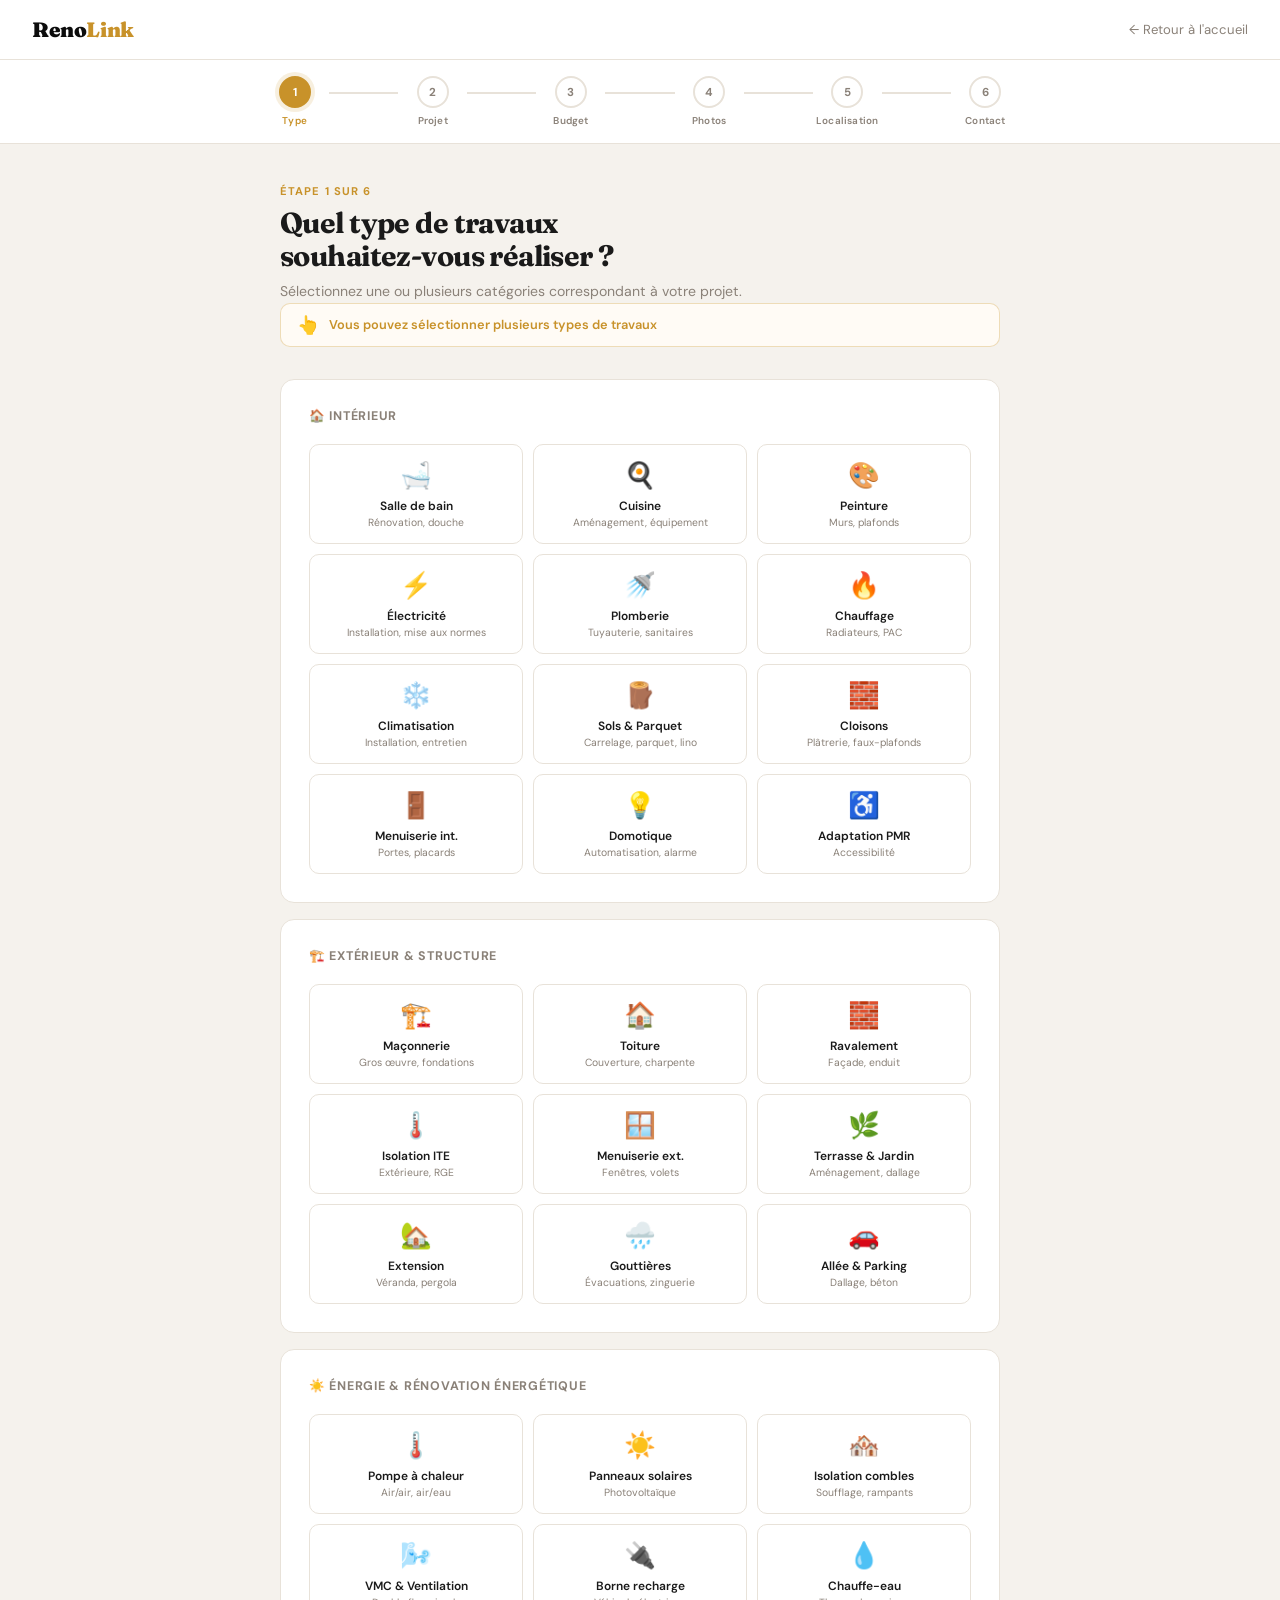
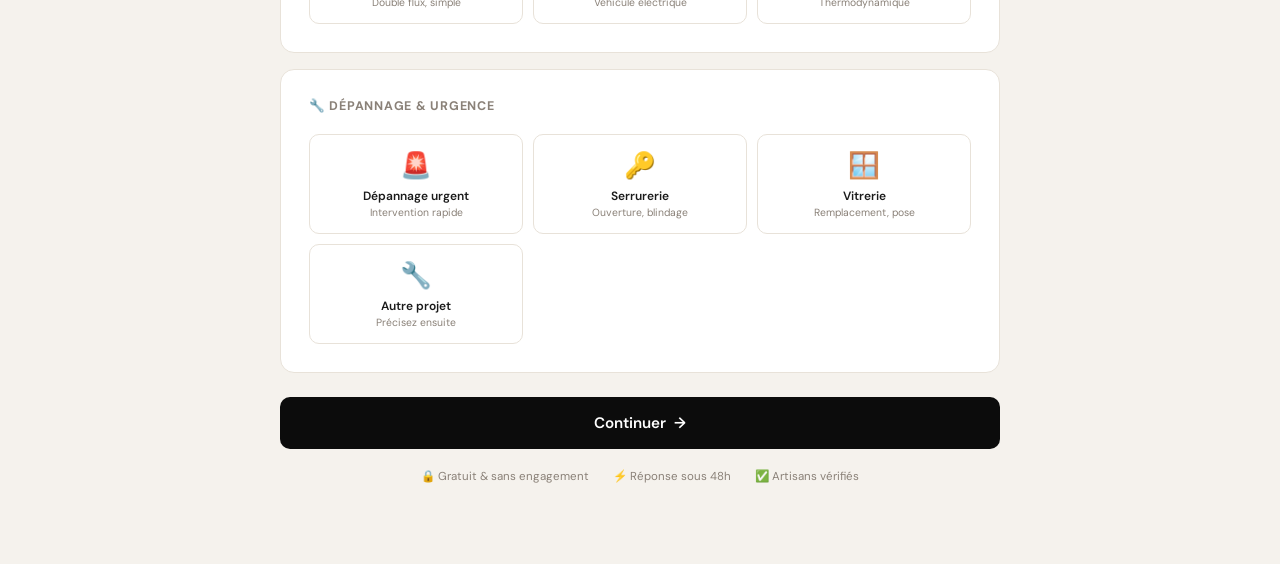
==== commit 7e687ef7: "Update formulaire-client.html" ====
--- a/formulaire-client.html
+++ b/formulaire-client.html
@@ -603,6 +603,12 @@
     <div class="step-eyebrow">Étape 1 sur 6</div>
     <h1 class="step-title">Quel type de travaux<br>souhaitez-vous réaliser ?</h1>
     <p class="step-sub">Sélectionnez une ou plusieurs catégories correspondant à votre projet.</p>
+
+    <div style="display:flex;align-items:center;gap:10px;background:#FFFBF5;border:1px solid rgba(200,146,42,0.3);border-radius:10px;padding:10px 16px;margin-bottom:16px;">
+      <span style="font-size:1.1rem;">👆</span>
+      <span style="font-size:0.8rem;color:var(--gold);font-weight:600;">Vous pouvez sélectionner plusieurs types de travaux</span>
+      <div id="selectedCount" style="margin-left:auto;background:var(--gold);color:white;font-size:0.7rem;font-weight:700;padding:2px 10px;border-radius:100px;display:none;">0 sélectionné(s)</div>
+    </div>
   </div>
 
   <div class="form-card">
@@ -770,15 +776,19 @@
 
   <div class="form-card">
     <div class="form-card-title">💶 Budget estimatif global</div>
+    <div style="display:flex;align-items:center;gap:8px;background:#FEF3C7;border:1px solid #F59E0B;border-radius:8px;padding:10px 14px;margin-bottom:16px;">
+      <span>⚠️</span>
+      <span style="font-size:0.78rem;color:#92400E;font-weight:500;">Nous n'acceptons pas les projets avec un budget inférieur à <strong>1 500 €</strong>. En dessous de ce seuil, nous ne pouvons pas garantir la qualité de notre service.</span>
+    </div>
     <div class="budget-display">
       <div class="budget-value" id="budgetDisplay">10 000 €</div>
       <div class="budget-label">Budget total estimé (matériaux + main d'œuvre)</div>
     </div>
-    <input type="range" class="budget-slider" id="budgetSlider" min="500" max="100000" step="500" value="10000" oninput="updateBudget(this.value)">
-    <div class="budget-range"><span>500 €</span><span>100 000 €+</span></div>
+    <input type="range" class="budget-slider" id="budgetSlider" min="1500" max="100000" step="500" value="10000" oninput="updateBudget(this.value)">
+    <div class="budget-range"><span>1 500 € min.</span><span>100 000 €+</span></div>
 
     <div class="budget-options">
-      <div class="budget-opt" onclick="setBudget(2000,this)">< 2 000 €</div>
+      <div class="budget-opt" onclick="setBudget(1500,this)">1 500 – 2 000 €</div>
       <div class="budget-opt" onclick="setBudget(7500,this)">2 000 – 10 000 €</div>
       <div class="budget-opt selected" onclick="setBudget(20000,this)">10 000 – 30 000 €</div>
       <div class="budget-opt" onclick="setBudget(50000,this)">> 30 000 €</div>
@@ -1209,6 +1219,13 @@
   }
 
   if (n === 3) {
+    // Validate minimum budget 1500€
+    if (budgetValue < 1500) {
+      document.getElementById('budgetError').classList.add('show');
+      valid = false;
+    } else {
+      document.getElementById('budgetError').classList.remove('show');
+    }
     if (!document.getElementById('delai').value) {
       document.getElementById('delaiError').classList.add('show');
       valid = false;
@@ -1297,8 +1314,13 @@
     selectedTypes.splice(idx, 1);
     el.classList.remove('selected');
   }
+  const badge = document.getElementById('selectedCount');
   if (selectedTypes.length > 0) {
+    badge.style.display = 'block';
+    badge.textContent = selectedTypes.length + ' sélectionné(s)';
     document.getElementById('typeError').classList.remove('show');
+  } else {
+    badge.style.display = 'none';
   }
 }
 
@@ -1314,8 +1336,11 @@
 function updateBudget(val) {
   budgetValue = parseInt(val);
   const formatted = parseInt(val).toLocaleString('fr-FR');
-  document.getElementById('budgetDisplay').textContent = formatted + ' €';
+  const display = document.getElementById('budgetDisplay');
+  display.textContent = formatted + ' €';
+  display.style.color = budgetValue < 1500 ? 'var(--error)' : 'var(--gold)';
   document.querySelectorAll('.budget-opt').forEach(e => e.classList.remove('selected'));
+  if (budgetValue >= 1500) document.getElementById('budgetError') && document.getElementById('budgetError').classList.remove('show');
 }
 
 function setBudget(val, el) {
